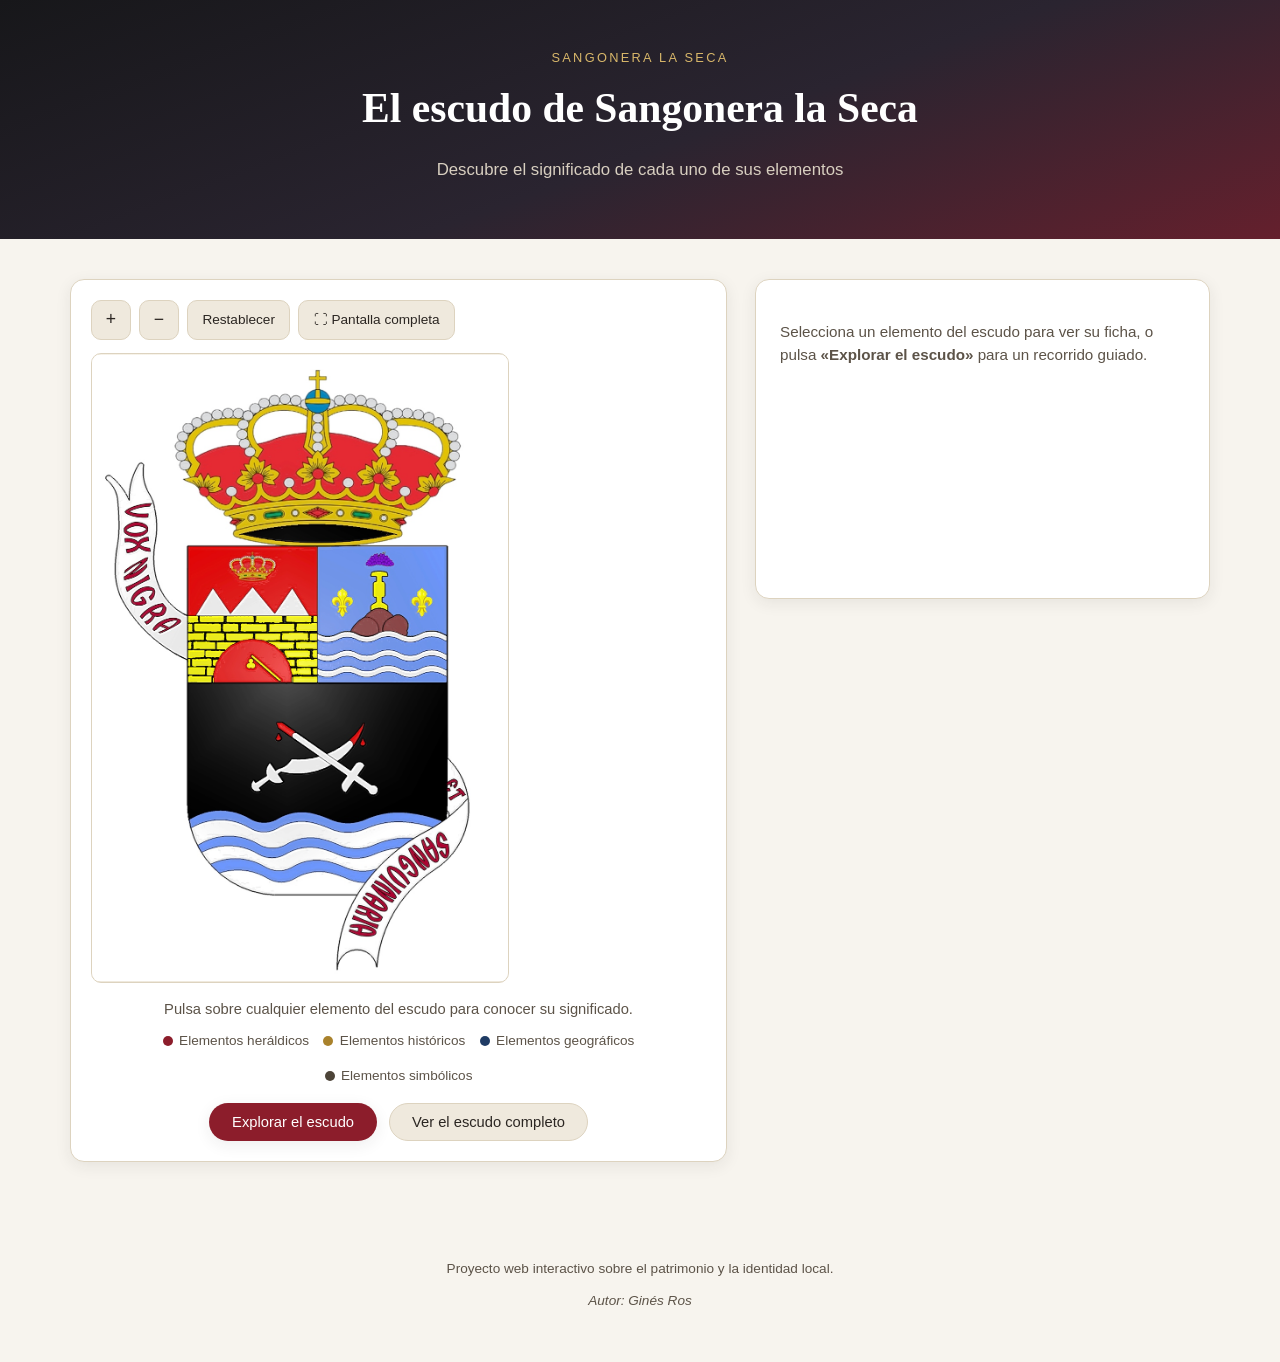
==== index.html @ ccae5cd8 "Primera versión: guía interactiva del escudo de Sangonera la Seca Web educativa en HTML/CSS/JS puro," ====
<!DOCTYPE html>
<html lang="es">
<head>
<meta charset="UTF-8">
<meta name="viewport" content="width=device-width, initial-scale=1.0">
<title>El escudo de Sangonera la Seca | Guía interactiva del patrimonio</title>
<meta name="description" content="Descubre el significado de cada elemento del escudo heráldico de Sangonera la Seca (Murcia): sus cuarteles, símbolos, historia y heráldica, de forma visual e interactiva.">

<!-- Open Graph básico -->
<meta property="og:title" content="El escudo de Sangonera la Seca">
<meta property="og:description" content="Guía interactiva para descubrir el significado de cada elemento del escudo de Sangonera la Seca.">
<meta property="og:type" content="website">
<meta property="og:image" content="assets/Escudo_Sangonera_La_Seca.jpg">

<!-- Datos estructurados básicos -->
<script type="application/ld+json">
{
  "@context": "https://schema.org",
  "@type": "WebPage",
  "name": "El escudo de Sangonera la Seca",
  "description": "Guía interactiva sobre el significado del escudo heráldico de Sangonera la Seca, pedanía de Murcia.",
  "about": {
    "@type": "Place",
    "name": "Sangonera la Seca"
  }
}
</script>

<link rel="stylesheet" href="css/styles.css">
</head>
<body>

<a class="skip-link" href="#contenido-principal">Saltar al contenido principal</a>

<!-- =====================================================
     CABECERA
     Los textos se generan desde js/app.js (CONFIGURACIÓN DEL PROYECTO)
     ===================================================== -->
<header class="cabecera">
  <div class="cabecera__contenido">
    <p class="cabecera__eyebrow" id="nombre-pedania">Sangonera la Seca</p>
    <h1 class="cabecera__titulo" id="titulo-proyecto">El escudo de Sangonera la Seca</h1>
    <p class="cabecera__subtitulo" id="subtitulo-proyecto">Descubre el significado de cada uno de sus elementos</p>
  </div>
</header>

<main id="contenido-principal">

  <!-- =====================================================
       SECCIÓN PRINCIPAL: ESCUDO INTERACTIVO + PANEL INFO
       ===================================================== -->
  <section class="seccion-escudo" aria-label="Escudo interactivo">

    <div class="panel-escudo">

      <div class="controles-escudo" role="toolbar" aria-label="Controles del escudo">
        <button type="button" class="btn-icono" id="btn-zoom-in" aria-label="Ampliar escudo" title="Ampliar">+</button>
        <button type="button" class="btn-icono" id="btn-zoom-out" aria-label="Reducir escudo" title="Reducir">−</button>
        <button type="button" class="btn-icono btn-icono--texto" id="btn-zoom-reset" aria-label="Restablecer zoom" title="Restablecer">Restablecer</button>
        <button type="button" class="btn-icono btn-icono--texto" id="btn-fullscreen" aria-label="Ver escudo a pantalla completa" title="Pantalla completa">⛶ Pantalla completa</button>
      </div>

      <div class="escudo-viewport" id="escudo-viewport">
        <div class="escudo-lienzo" id="escudo-lienzo">
          <img
            src="assets/Escudo_Sangonera_La_Seca.jpg"
            alt="Escudo heráldico de Sangonera la Seca: cuartel superior izquierdo en rojo con tres montañas blancas de sal, corona y muralla dorada; cuartel superior derecho en azul con una roca, un roque dorado, racimo de moras y flores de lis sobre ondas; campo negro central con dos espadas cruzadas ensangrentadas; ondas azules y blancas en la parte inferior; timbrado con corona real y cintas con el lema Vox Nigra et Sanguinaria."
            id="imagen-escudo"
          >
          <!-- Capa SVG interactiva transparente superpuesta a la imagen.
               El viewBox coincide con las dimensiones reales de la imagen (950x1433)
               para que las zonas se mantengan proporcionales en cualquier tamaño. -->
          <svg
            id="svg-escudo"
            class="svg-zonas"
            viewBox="0 0 950 1433"
            preserveAspectRatio="xMidYMid meet"
            role="group"
            aria-label="Zonas interactivas del escudo"
          >
            <!-- Las zonas <path>/<polygon> se generan también dinámicamente desde
                 app.js a partir de elementosEscudo, pero se dejan aquí de forma
                 estática y comentada para facilitar el ajuste manual de coordenadas. -->

            <!-- Coordenadas obtenidas mediante análisis de color de la imagen real
                 (segmentación por color + trazado de contorno), no estimadas a ojo,
                 para que cada zona coincida rigurosamente con la forma del dibujo.
                 Ajustar puntos del polygon si se sustituye la imagen del escudo. -->

            <!-- ZONA INTERACTIVA - CORONA -->
            <polygon data-id="corona" points="190,202 194,183 202,175 210,158 222,156 234,143 246,144 250,136 258,130 270,133 282,124 298,128 306,121 314,121 322,127 334,121 346,129 354,126 362,113 378,111 386,99 394,98 402,102 414,91 422,92 426,96 434,90 442,89 450,92 454,98 466,91 474,94 478,100 486,99 494,86 498,48 506,48 510,34 518,34 522,48 534,48 538,88 550,102 554,96 562,92 574,95 590,89 598,91 602,98 606,93 614,91 626,99 638,98 646,101 654,111 666,113 674,126 682,128 694,121 706,125 722,121 734,128 746,124 758,133 766,130 778,133 782,144 794,142 802,147 806,156 818,157 822,161 826,174 834,179 842,209 844,439 150,439"></polygon>

            <!-- ZONA INTERACTIVA - CARTELA SUPERIOR (VOX NIGRA) -->
            <polygon data-id="cartela-superior" points="112,248 130,317 143,400 157,483 173,567 197,630 218,600 180,615 77,600 65,533 52,450 38,367 32,277 82,332"></polygon>

            <!-- ZONA INTERACTIVA - CARTELA INFERIOR (ET SANGUINARIA) -->
            <polygon data-id="cartela-inferior" points="833,903 860,1100 883,1167 900,1233 910,1300 913,1367 647,1393 597,1367 555,1393 570,1367 607,1317 650,1260 693,1207 733,1150 767,1100 797,1060 813,917"></polygon>

            <!-- ZONA INTERACTIVA - PRIMER CUARTEL (completo) -->
            <polygon data-id="primer-cuartel" points="220,439 513,439 513,749 220,749"></polygon>

            <!-- ZONA INTERACTIVA - CORONA PEQUEÑA DEL PRIMER CUARTEL -->
            <polygon data-id="corona-pequena" points="310,478 323,459 331,470 367,451 373,470 386,459 399,478 399,511 322,511"></polygon>

            <!-- ZONA INTERACTIVA - MONTAÑAS -->
            <polygon data-id="montanas" points="241,591 274,538 277,538 316,593 367,534 415,592 418,592 457,536 493,594 509,597 223,597"></polygon>

            <!-- ZONA INTERACTIVA - MURALLA / CONSTRUCCIÓN DE PIEDRA -->
            <polygon data-id="muralla" points="220,597 513,597 513,749 220,749"></polygon>

            <!-- ZONA INTERACTIVA - ELEMENTO ROJO INFERIOR DEL PRIMER CUARTEL -->
            <polygon data-id="elemento-rojo" points="360,649 395,653 418,664 433,678 451,706 457,730 455,746 430,746 421,734 365,685 363,694 356,699 358,705 352,711 359,717 367,717 372,712 368,698 372,698 426,746 278,746 277,723 283,702 296,681 316,663 331,656 337,657 338,653 360,649"></polygon>

            <!-- ZONA INTERACTIVA - SEGUNDO CUARTEL (completo) -->
            <polygon data-id="segundo-cuartel" points="516,439 808,439 808,749 516,749"></polygon>

            <!-- ZONA INTERACTIVA - ELEMENTO CENTRAL DEL SEGUNDO CUARTEL (roca + roque + moras) -->
            <polygon data-id="elemento-central-2" points="606,613 625,475 636,461 638,459 645,455 665,451 670,452 685,470 689,476 717,604 717,656 615,656 609,654 607,653 606,637"></polygon>

            <!-- ZONA INTERACTIVA - FLORES DE LIS (dos formas, mismo data-id) -->
            <polygon data-id="flores-lis" points="548,559 550,556 562,541 563,540 570,534 572,534 577,538 581,542 593,557 595,560 600,625 600,631 598,630 561,588 548,566"></polygon>
            <polygon data-id="flores-lis" points="730,559 732,556 742,543 747,538 752,534 754,534 759,538 763,542 775,557 776,560 776,565 775,568 763,588 755,597 753,598 752,598 750,596 743,588 730,567"></polygon>

            <!-- ZONA INTERACTIVA - ONDAS DE AGUA DEL SEGUNDO CUARTEL -->
            <polygon data-id="ondas-cuartel2" points="516,629 808,629 808,747 516,747"></polygon>

            <!-- ZONA INTERACTIVA - CAMPO NEGRO CENTRAL -->
            <polygon data-id="campo-negro" points="217,749 849,749 849,1149 217,1149"></polygon>

            <!-- ZONA INTERACTIVA - ARMAS CRUZADAS -->
            <polygon data-id="armas-cruzadas" points="459,864 469,864 536,911 562,898 584,881 593,882 596,886 596,897 563,930 590,949 602,932 617,931 622,936 622,942 609,962 640,984 649,985 653,990 651,1003 645,1007 633,1005 625,994 599,976 582,1000 576,1001 569,993 568,981 580,963 546,939 520,951 496,957 448,958 431,955 426,959 436,973 435,979 415,980 404,974 383,991 385,998 372,999 366,996 363,991 364,976 366,973 375,976 397,962 397,946 404,933 408,933 419,949 439,940 454,924 485,924 514,918 458,878 456,867 459,864"></polygon>

            <!-- ZONA INTERACTIVA - GOTAS DE SANGRE (punta ensangrentada + gota, dos formas, mismo data-id) -->
            <polygon data-id="gotas-sangre" points="421,877 422,843 423,842 433,842 435,843 438,845 451,854 458,859 461,862 461,863 455,872 428,880 424,881 422,880"></polygon>
            <polygon data-id="gotas-sangre" points="590,879 617,848 619,848 622,887 622,891 619,893 597,891 596,890 590,881"></polygon>

            <!-- ZONA INTERACTIVA - ONDAS INFERIORES -->
            <polygon data-id="ondas-inferiores" points="217,1149 257,1150 264,1158 271,1166 278,1174 287,1182 295,1190 306,1198 318,1206 332,1214 350,1222 376,1230 450,1255 549,1268 648,1255 722,1230 729,1222 737,1214 745,1206 755,1198 765,1190 776,1182 787,1174 798,1166 807,1158 815,1150 849,1149"></polygon>

          </svg>
        </div>
      </div>

      <p class="leyenda-instruccion">Pulsa sobre cualquier elemento del escudo para conocer su significado.</p>

      <ul class="leyenda-categorias" id="leyenda-categorias" aria-label="Categorías de elementos"></ul>

      <div class="acciones-escudo">
        <button type="button" class="btn btn--primario" id="btn-explorar">Explorar el escudo</button>
        <button type="button" class="btn btn--secundario" id="btn-ver-todo">Ver el escudo completo</button>
      </div>
    </div>

    <!-- =====================================================
         PANEL DE INFORMACIÓN
         ===================================================== -->
    <aside class="panel-info" id="panel-info" aria-live="polite">
      <div class="panel-info__vacio" id="panel-info-vacio">
        <p>Selecciona un elemento del escudo para ver su ficha, o pulsa <strong>«Explorar el escudo»</strong> para un recorrido guiado.</p>
      </div>

      <div class="panel-info__contenido" id="panel-info-contenido" hidden>
        <span class="panel-info__categoria" id="info-categoria"></span>
        <h2 class="panel-info__titulo" id="info-titulo"></h2>
        <p class="panel-info__nombre" id="info-nombre"></p>

        <div class="panel-info__bloque">
          <h3>Descripción visual</h3>
          <p id="info-descripcion"></p>
        </div>

        <div class="panel-info__bloque">
          <h3>Significado heráldico</h3>
          <p id="info-significado"></p>
        </div>

        <div class="panel-info__bloque">
          <h3>Historia</h3>
          <p id="info-historia"></p>
        </div>

        <div class="panel-info__bloque panel-info__fuente">
          <h3>Fuente</h3>
          <p id="info-fuente"></p>
        </div>

        <div class="panel-info__navegacion" id="panel-info-navegacion" hidden>
          <button type="button" class="btn btn--texto" id="btn-anterior">← Anterior</button>
          <span class="panel-info__paso" id="info-paso"></span>
          <button type="button" class="btn btn--texto" id="btn-siguiente">Siguiente →</button>
        </div>

        <div class="panel-info__acciones">
          <button type="button" class="btn btn--secundario" id="btn-ver-todo-panel">Ver todo el escudo</button>
          <button type="button" class="btn btn--cerrar" id="btn-cerrar">Cerrar</button>
        </div>
      </div>
    </aside>
  </section>

  <!-- =====================================================
       SECCIÓN: EL ESCUDO COMPLETO
       ===================================================== -->
  <section class="seccion-completa" id="seccion-completa" hidden>
    <h2>El escudo completo</h2>
    <div class="explicacion-general" id="explicacion-general"></div>
    <h3>Todas las partes del escudo</h3>
    <div class="tarjetas-elementos" id="tarjetas-elementos"></div>
  </section>

</main>

<!-- =====================================================
     PIE DE PÁGINA
     ===================================================== -->
<footer class="pie">
  <p>Proyecto web interactivo sobre el patrimonio y la identidad local.</p>
  <p class="pie__autor" id="pie-autor"></p>
</footer>

<!-- Protección disuasoria contra copia/inspección casual (ver comentario en el propio archivo). -->
<script src="js/proteccion.js"></script>
<script src="js/app.js"></script>
</body>
</html>
---- css/styles.css ----
/* =====================================================
   ESCUDO INTERACTIVO DE SANGONERA LA SECA
   Hoja de estilos
   Paleta inspirada en heráldica: gules (rojo), azur (azul),
   sable (negro), oro y plata, sobre una base neutra de
   pergamino/piedra para transmitir patrimonio con
   acabado moderno.
   ===================================================== */

:root {
  --color-fondo: #f7f4ee;
  --color-fondo-alterna: #efe9dd;
  --color-texto: #2b2622;
  --color-texto-suave: #5c5348;
  --color-oro: #a9822c;
  --color-oro-suave: #d8b76a;
  --color-gules: #8c1d2b;
  --color-azur: #1f3b64;
  --color-sable: #17171a;
  --color-borde: #ddd3bf;
  --color-superficie: #ffffff;
  --sombra-suave: 0 4px 16px rgba(43, 38, 34, 0.08);
  --sombra-media: 0 10px 30px rgba(43, 38, 34, 0.14);
  --radio: 14px;
  --fuente-titulos: Georgia, 'Times New Roman', serif;
  --fuente-texto: -apple-system, BlinkMacSystemFont, 'Segoe UI', Roboto, sans-serif;
}

* {
  box-sizing: border-box;
}

html {
  scroll-behavior: smooth;
}

body {
  margin: 0;
  background: var(--color-fondo);
  color: var(--color-texto);
  font-family: var(--fuente-texto);
  line-height: 1.55;
}

/* Disuasorio de copia de texto (ver js/proteccion.js). No afecta a
   lectores de pantalla ni a la navegación por teclado. */
body {
  -webkit-user-select: none;
  -moz-user-select: none;
  -ms-user-select: none;
  user-select: none;
}

h1, h2, h3 {
  font-family: var(--fuente-titulos);
  color: var(--color-texto);
  margin: 0 0 0.4em;
}

p {
  margin: 0 0 0.8em;
}

.skip-link {
  position: absolute;
  left: -9999px;
  top: 0;
  background: var(--color-sable);
  color: #fff;
  padding: 0.75em 1.2em;
  z-index: 1000;
  border-radius: 0 0 8px 0;
}
.skip-link:focus {
  left: 0;
}

/* Foco visible accesible en toda la aplicación */
a:focus-visible,
button:focus-visible,
[tabindex]:focus-visible {
  outline: 3px solid var(--color-oro);
  outline-offset: 2px;
}

/* =====================================================
   CABECERA
   ===================================================== */
.cabecera {
  background: linear-gradient(160deg, var(--color-sable) 0%, #2a2430 55%, var(--color-gules) 130%);
  color: #f6efe0;
  padding: 3rem 1.5rem 3.5rem;
  text-align: center;
}

.cabecera__contenido {
  max-width: 780px;
  margin: 0 auto;
}

.cabecera__eyebrow {
  text-transform: uppercase;
  letter-spacing: 0.18em;
  font-size: 0.8rem;
  color: var(--color-oro-suave);
  margin-bottom: 0.6em;
}

.cabecera__titulo {
  font-size: clamp(1.7rem, 4vw, 2.6rem);
  color: #fff;
}

.cabecera__subtitulo {
  font-size: 1.05rem;
  color: #d8cfc0;
  margin: 0;
}

/* =====================================================
   LAYOUT PRINCIPAL: ESCUDO + PANEL
   ===================================================== */
main {
  max-width: 1180px;
  margin: 0 auto;
  padding: 2.5rem 1.25rem 4rem;
}

.seccion-escudo {
  display: grid;
  grid-template-columns: minmax(0, 1.3fr) minmax(280px, 0.9fr);
  gap: 1.75rem;
  align-items: start;
}

.panel-escudo {
  background: var(--color-superficie);
  border: 1px solid var(--color-borde);
  border-radius: var(--radio);
  padding: 1.25rem;
  box-shadow: var(--sombra-suave);
}

.controles-escudo {
  display: flex;
  flex-wrap: wrap;
  gap: 0.5rem;
  margin-bottom: 0.85rem;
}

.btn-icono {
  border: 1px solid var(--color-borde);
  background: var(--color-fondo-alterna);
  color: var(--color-texto);
  border-radius: 10px;
  width: 40px;
  height: 40px;
  font-size: 1.1rem;
  cursor: pointer;
  display: inline-flex;
  align-items: center;
  justify-content: center;
  transition: background 0.15s ease, transform 0.15s ease;
}

.btn-icono--texto {
  width: auto;
  padding: 0 0.9rem;
  font-size: 0.85rem;
  gap: 0.4rem;
}

.btn-icono:hover {
  background: var(--color-oro-suave);
  color: #2b2622;
}

.btn-icono:active {
  transform: scale(0.96);
}

/* =====================================================
   VIEWPORT DEL ESCUDO (zoom + arrastre)
   ===================================================== */
.escudo-viewport {
  position: relative;
  overflow: hidden;
  border-radius: 10px;
  background: radial-gradient(circle at 50% 20%, #fbf8f1 0%, var(--color-fondo-alterna) 100%);
  border: 1px solid var(--color-borde);
  aspect-ratio: 950 / 1433;
  max-height: 70vh;
  touch-action: none;
  cursor: grab;
}

.escudo-viewport.arrastrando {
  cursor: grabbing;
}

.escudo-lienzo {
  position: absolute;
  inset: 0;
  transform-origin: center center;
  transition: transform 0.25s ease;
  will-change: transform;
}

.escudo-lienzo.sin-transicion {
  transition: none;
}

#imagen-escudo {
  display: block;
  width: 100%;
  height: 100%;
  object-fit: contain;
  user-select: none;
  -webkit-user-drag: none;
  pointer-events: none;
}

.svg-zonas {
  position: absolute;
  inset: 0;
  width: 100%;
  height: 100%;
}

.svg-zonas polygon,
.svg-zonas path,
.svg-zonas circle,
.svg-zonas rect {
  fill: rgba(255, 255, 255, 0);
  stroke: transparent;
  stroke-width: 3;
  cursor: pointer;
  transition: fill 0.2s ease, stroke 0.2s ease, opacity 0.2s ease;
  pointer-events: all;
}

/* Ni al pasar el ratón ni al seleccionar se dibuja ninguna marca, relleno
   de color o contorno sobre el escudo: la única señal es la etiqueta de
   texto flotante (.tooltip-zona), que solo aparece mientras el ratón está
   encima y desaparece en cuanto se retira, sea cual sea la zona
   seleccionada. Se anula también el anillo de foco (:focus-visible) del
   navegador sobre las zonas del SVG por el mismo motivo. */
.svg-zonas [data-id]:hover,
.svg-zonas [data-id].zona-hover,
.svg-zonas [data-id].zona-seleccionada,
.svg-zonas [data-id]:focus,
.svg-zonas [data-id]:focus-visible {
  fill: rgba(255, 255, 255, 0);
  stroke: transparent;
  outline: none;
}

/* Tooltip flotante que sigue al puntero (hover) */
.tooltip-zona {
  position: absolute;
  pointer-events: none;
  background: var(--color-sable);
  color: #fff;
  padding: 0.35rem 0.7rem;
  border-radius: 8px;
  font-size: 0.82rem;
  white-space: nowrap;
  transform: translate(-50%, -130%);
  opacity: 0;
  transition: opacity 0.15s ease;
  z-index: 20;
}

.tooltip-zona.visible {
  opacity: 1;
}

.leyenda-instruccion {
  text-align: center;
  color: var(--color-texto-suave);
  font-size: 0.92rem;
  margin: 0.9rem 0 0.6rem;
}

.leyenda-categorias {
  list-style: none;
  display: flex;
  flex-wrap: wrap;
  gap: 0.9rem;
  justify-content: center;
  padding: 0;
  margin: 0 0 1rem;
  font-size: 0.85rem;
  color: var(--color-texto-suave);
}

.leyenda-categorias li {
  display: flex;
  align-items: center;
  gap: 0.4rem;
}

.punto-categoria {
  width: 10px;
  height: 10px;
  border-radius: 50%;
  display: inline-block;
  flex-shrink: 0;
}

.acciones-escudo {
  display: flex;
  flex-wrap: wrap;
  gap: 0.7rem;
  justify-content: center;
}

/* =====================================================
   BOTONES
   ===================================================== */
.btn {
  border-radius: 999px;
  border: 1px solid transparent;
  padding: 0.65rem 1.4rem;
  font-size: 0.92rem;
  cursor: pointer;
  transition: transform 0.15s ease, background 0.15s ease, box-shadow 0.15s ease;
  font-family: var(--fuente-texto);
}

.btn:active {
  transform: scale(0.97);
}

.btn--primario {
  background: var(--color-gules);
  color: #fff;
  box-shadow: var(--sombra-suave);
}
.btn--primario:hover { background: #71161f; }

.btn--secundario {
  background: var(--color-fondo-alterna);
  color: var(--color-texto);
  border-color: var(--color-borde);
}
.btn--secundario:hover { background: var(--color-oro-suave); }

.btn--texto {
  background: none;
  color: var(--color-azur);
  padding: 0.5rem 0.6rem;
}
.btn--texto:hover { text-decoration: underline; }

.btn--cerrar {
  background: none;
  border-color: var(--color-borde);
  color: var(--color-texto-suave);
}
.btn--cerrar:hover { background: var(--color-fondo-alterna); }

/* =====================================================
   PANEL DE INFORMACIÓN
   ===================================================== */
.panel-info {
  background: var(--color-superficie);
  border: 1px solid var(--color-borde);
  border-radius: var(--radio);
  padding: 1.5rem;
  box-shadow: var(--sombra-suave);
  min-height: 320px;
  position: sticky;
  top: 1.5rem;
}

.panel-info__vacio {
  color: var(--color-texto-suave);
  font-size: 0.95rem;
  padding: 1rem 0;
}

.panel-info__contenido {
  animation: fade-in 0.35s ease;
}

@keyframes fade-in {
  from { opacity: 0; transform: translateY(6px); }
  to { opacity: 1; transform: translateY(0); }
}

.panel-info__categoria {
  display: inline-block;
  font-size: 0.72rem;
  text-transform: uppercase;
  letter-spacing: 0.08em;
  color: var(--color-oro);
  background: rgba(169, 130, 44, 0.12);
  padding: 0.25rem 0.6rem;
  border-radius: 999px;
  margin-bottom: 0.6rem;
}

.panel-info__titulo {
  font-size: 1.4rem;
}

.panel-info__nombre {
  color: var(--color-texto-suave);
  font-style: italic;
  margin-top: -0.3rem;
}

.panel-info__bloque {
  margin-top: 1.1rem;
  padding-top: 1.1rem;
  border-top: 1px solid var(--color-borde);
}

.panel-info__bloque h3 {
  font-size: 0.9rem;
  text-transform: uppercase;
  letter-spacing: 0.04em;
  color: var(--color-azur);
  font-family: var(--fuente-texto);
  font-weight: 700;
}

.panel-info__fuente p {
  font-size: 0.85rem;
  color: var(--color-texto-suave);
}

.panel-info__navegacion {
  display: flex;
  align-items: center;
  justify-content: space-between;
  margin-top: 1.2rem;
  padding-top: 1rem;
  border-top: 1px dashed var(--color-borde);
  font-size: 0.85rem;
  color: var(--color-texto-suave);
}
.panel-info__navegacion[hidden] {
  display: none;
}

.panel-info__acciones {
  display: flex;
  justify-content: space-between;
  gap: 0.6rem;
  margin-top: 1.4rem;
}
.panel-info__acciones[hidden] {
  display: none;
}

/* =====================================================
   SECCIÓN "EL ESCUDO COMPLETO"
   ===================================================== */
.seccion-completa {
  margin-top: 3rem;
  padding-top: 2rem;
  border-top: 1px solid var(--color-borde);
}

.explicacion-general {
  background: var(--color-fondo-alterna);
  border-radius: var(--radio);
  padding: 1.5rem;
  margin-bottom: 1.75rem;
}

.explicacion-general p {
  margin-bottom: 0.7rem;
}

.tarjetas-elementos {
  display: grid;
  grid-template-columns: repeat(auto-fill, minmax(230px, 1fr));
  gap: 1rem;
}

.tarjeta-elemento {
  background: var(--color-superficie);
  border: 1px solid var(--color-borde);
  border-radius: 12px;
  padding: 1rem 1.1rem;
  cursor: pointer;
  transition: transform 0.15s ease, box-shadow 0.15s ease;
  text-align: left;
}

.tarjeta-elemento:hover {
  transform: translateY(-3px);
  box-shadow: var(--sombra-media);
}

.tarjeta-elemento h4 {
  margin: 0 0 0.3rem;
  font-family: var(--fuente-titulos);
  font-size: 1.05rem;
}

.tarjeta-elemento span {
  font-size: 0.72rem;
  text-transform: uppercase;
  color: var(--color-oro);
}

.tarjeta-elemento p {
  margin: 0.4rem 0 0;
  font-size: 0.88rem;
  color: var(--color-texto-suave);
}

/* =====================================================
   PIE DE PÁGINA
   ===================================================== */
.pie {
  text-align: center;
  padding: 2rem 1.25rem 2.5rem;
  color: var(--color-texto-suave);
  font-size: 0.85rem;
}

.pie__autor {
  margin-top: 0.2rem;
  font-style: italic;
}

/* =====================================================
   RESPONSIVE: MÓVIL Y TABLET
   ===================================================== */
@media (max-width: 900px) {
  .seccion-escudo {
    grid-template-columns: 1fr;
  }
  .panel-info {
    position: static;
  }
  .escudo-viewport {
    max-height: 60vh;
  }
}

@media (max-width: 480px) {
  .cabecera {
    padding: 2.2rem 1.1rem 2.6rem;
  }
  main {
    padding: 1.5rem 0.85rem 3rem;
  }
  .panel-escudo, .panel-info {
    padding: 1rem;
  }
  .acciones-escudo .btn {
    flex: 1 1 auto;
    text-align: center;
  }
}

/* Pantalla completa: aprovechar todo el espacio disponible */
.escudo-viewport:fullscreen,
.escudo-viewport:-webkit-full-screen {
  max-height: 100vh;
  aspect-ratio: auto;
  background: #111;
}

/* Reducir movimiento para usuarios que lo prefieran */
@media (prefers-reduced-motion: reduce) {
  * {
    animation-duration: 0.001ms !important;
    transition-duration: 0.001ms !important;
  }
}
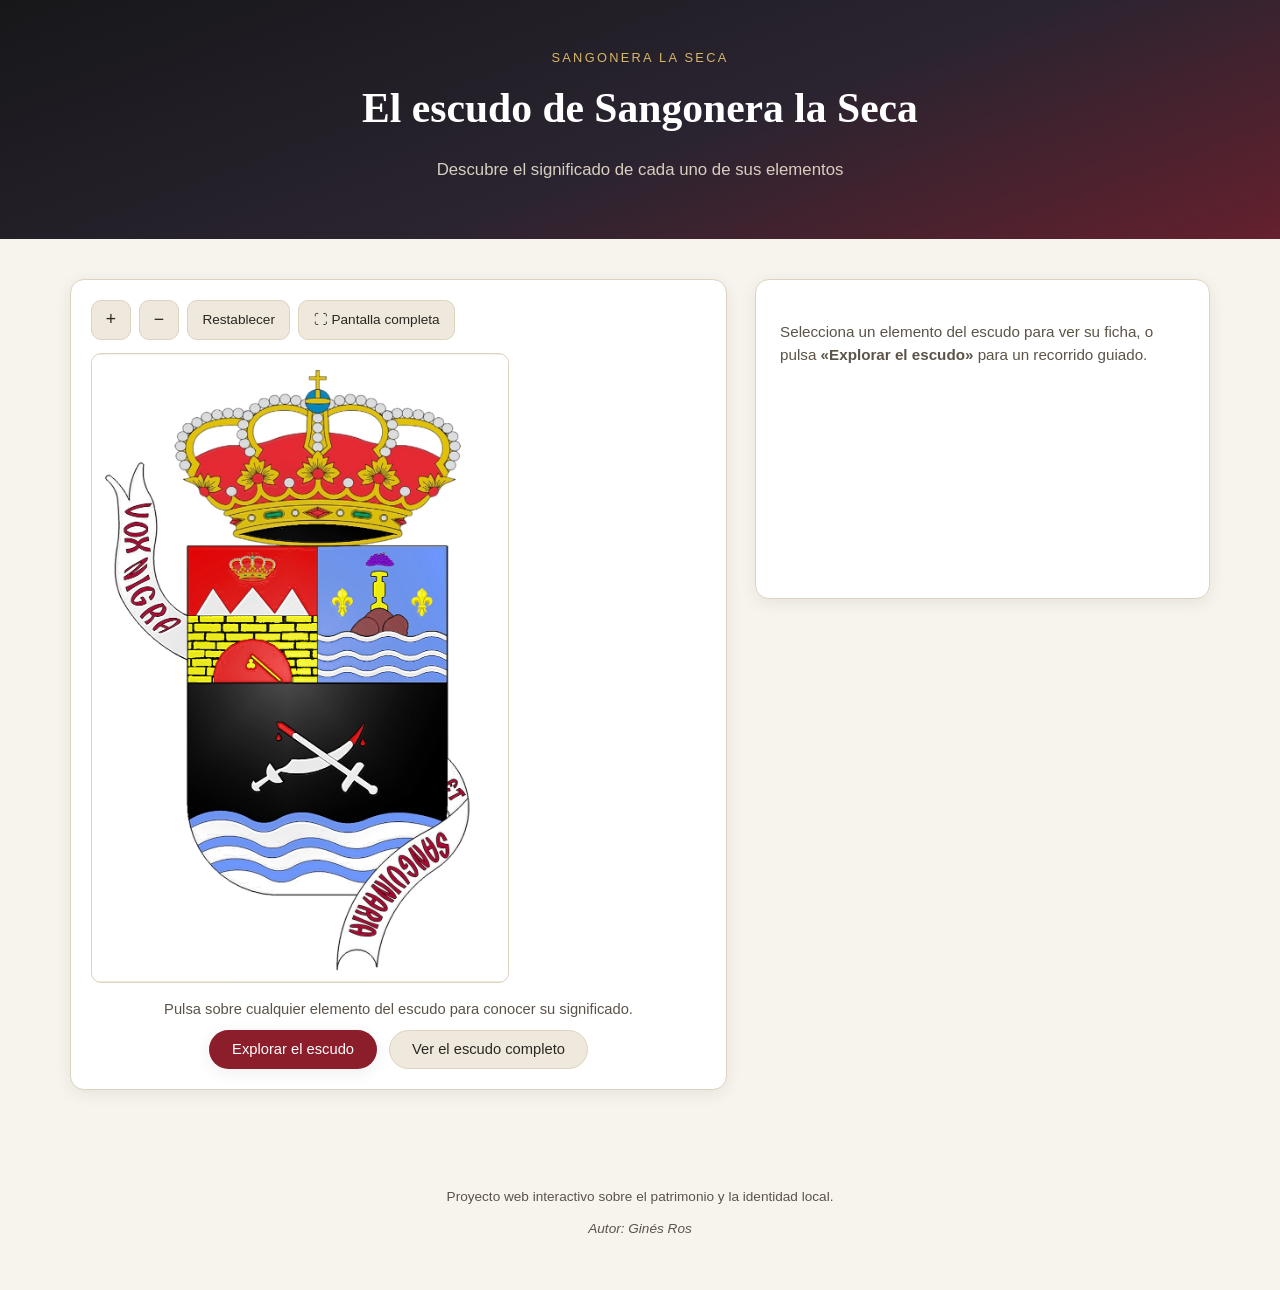
==== commit a58c8e16: "Añade multimedia y datos históricos ampliados; corrige zoom y quita leyenda - Sección multimedia (fo" ====
--- a/index.html
+++ b/index.html
@@ -143,8 +143,6 @@
 
       <p class="leyenda-instruccion">Pulsa sobre cualquier elemento del escudo para conocer su significado.</p>
 
-      <ul class="leyenda-categorias" id="leyenda-categorias" aria-label="Categorías de elementos"></ul>
-
       <div class="acciones-escudo">
         <button type="button" class="btn btn--primario" id="btn-explorar">Explorar el escudo</button>
         <button type="button" class="btn btn--secundario" id="btn-ver-todo">Ver el escudo completo</button>
@@ -177,6 +175,7 @@
         <div class="panel-info__bloque">
           <h3>Historia</h3>
           <p id="info-historia"></p>
+          <div class="panel-info__multimedia" id="info-multimedia" hidden></div>
         </div>
 
         <div class="panel-info__bloque panel-info__fuente">
--- a/css/styles.css
+++ b/css/styles.css
@@ -282,32 +282,6 @@
   margin: 0.9rem 0 0.6rem;
 }
 
-.leyenda-categorias {
-  list-style: none;
-  display: flex;
-  flex-wrap: wrap;
-  gap: 0.9rem;
-  justify-content: center;
-  padding: 0;
-  margin: 0 0 1rem;
-  font-size: 0.85rem;
-  color: var(--color-texto-suave);
-}
-
-.leyenda-categorias li {
-  display: flex;
-  align-items: center;
-  gap: 0.4rem;
-}
-
-.punto-categoria {
-  width: 10px;
-  height: 10px;
-  border-radius: 50%;
-  display: inline-block;
-  flex-shrink: 0;
-}
-
 .acciones-escudo {
   display: flex;
   flex-wrap: wrap;
@@ -431,6 +405,39 @@
   color: var(--color-texto-suave);
 }
 
+.panel-info__multimedia {
+  display: grid;
+  gap: 0.8rem;
+  margin-top: 0.9rem;
+}
+
+.panel-info__multimedia-item {
+  margin: 0;
+}
+
+.panel-info__multimedia-item img,
+.panel-info__multimedia-item video {
+  display: block;
+  width: 100%;
+  border-radius: 8px;
+  background: #000;
+}
+
+.panel-info__multimedia-item img {
+  cursor: zoom-in;
+}
+
+.panel-info__multimedia-item img:fullscreen {
+  object-fit: contain;
+  background: #000;
+}
+
+.panel-info__multimedia-item figcaption {
+  margin-top: 0.35rem;
+  font-size: 0.8rem;
+  color: var(--color-texto-suave);
+}
+
 .panel-info__navegacion {
   display: flex;
   align-items: center;
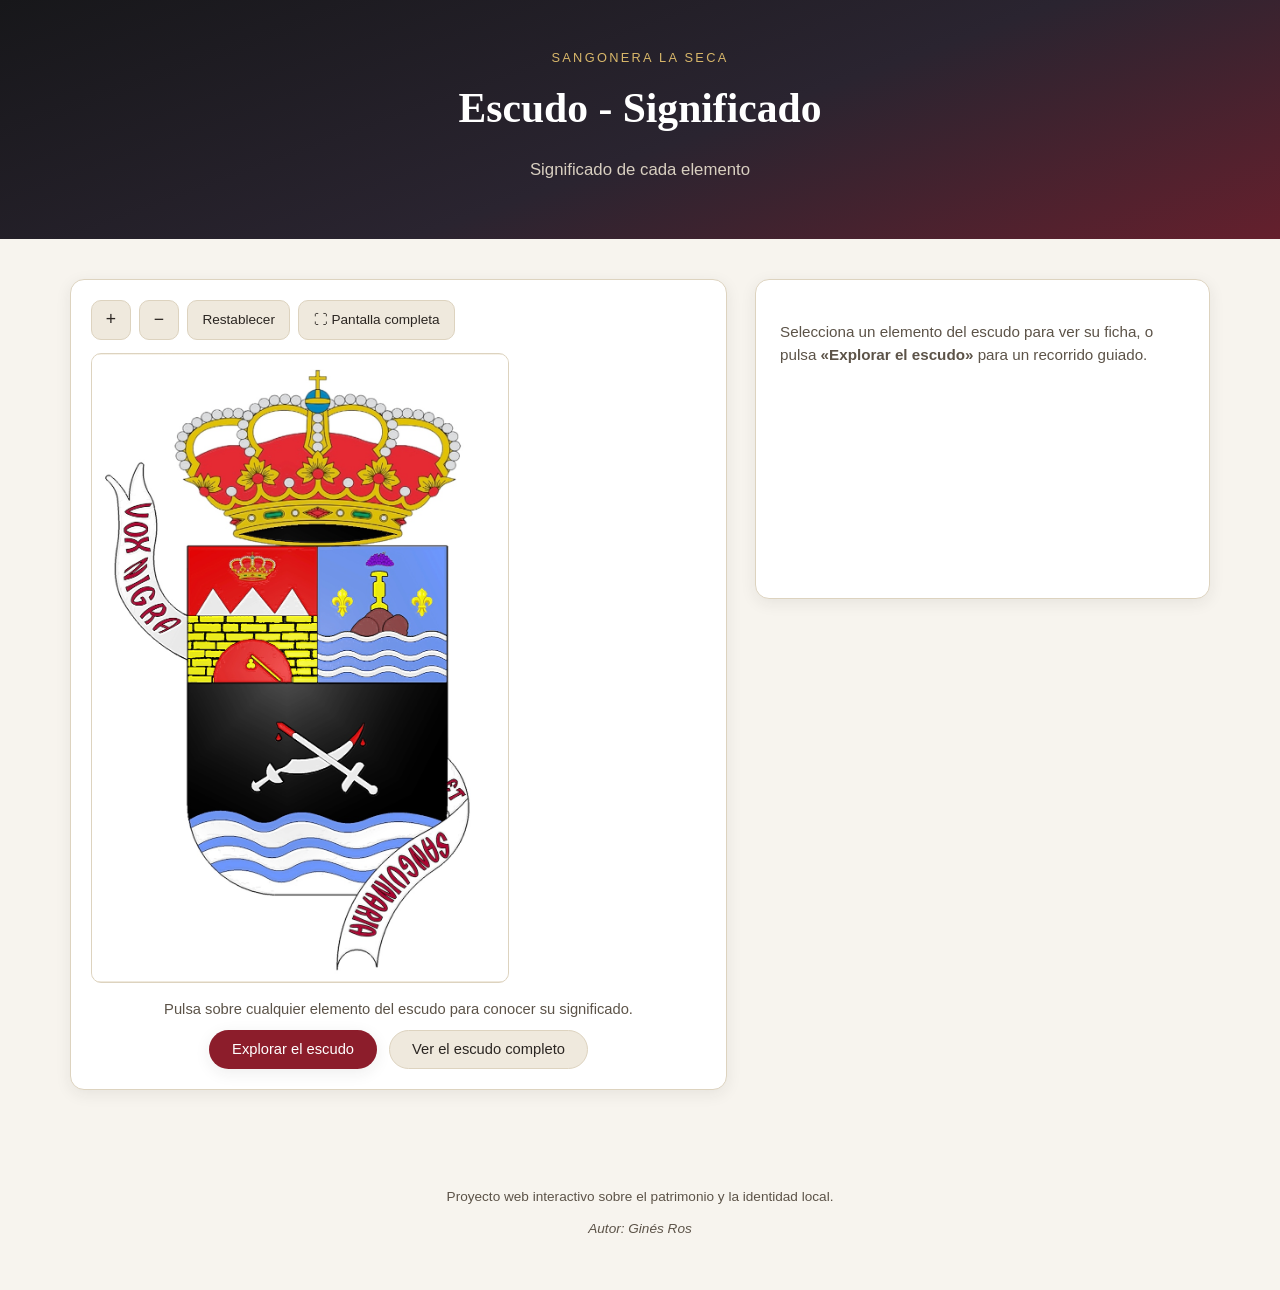
==== commit 89d85f9c: "Añade indicador de scroll junto al escudo en móvil Dos flechas fijas en el borde derecho de la panta" ====
--- a/index.html
+++ b/index.html
@@ -141,6 +141,11 @@
         </div>
       </div>
 
+      <div class="indicador-scroll" aria-hidden="true">
+        <span class="indicador-scroll__flecha">▲</span>
+        <span class="indicador-scroll__flecha">▼</span>
+      </div>
+
       <p class="leyenda-instruccion">Pulsa sobre cualquier elemento del escudo para conocer su significado.</p>
 
       <div class="acciones-escudo">
--- a/css/styles.css
+++ b/css/styles.css
@@ -191,11 +191,42 @@
   aspect-ratio: 950 / 1433;
   max-height: 70vh;
   touch-action: none;
+  overscroll-behavior: contain;
   cursor: grab;
 }
 
 .escudo-viewport.arrastrando {
   cursor: grabbing;
+}
+
+/* Pista visual: en móvil, el desplazamiento de la página no funciona
+   sobre el dibujo del escudo (esa zona está reservada al zoom/arrastre),
+   así que se indica con dos flechas fijas en el borde derecho, fuera del
+   escudo, que recuerdan por dónde sí se puede deslizar la pantalla. */
+.indicador-scroll {
+  display: none;
+}
+
+@media (max-width: 900px) and (pointer: coarse) {
+  .indicador-scroll {
+    display: flex;
+    flex-direction: column;
+    align-items: center;
+    gap: 0.6rem;
+    position: fixed;
+    right: 4px;
+    top: 50%;
+    transform: translateY(-50%);
+    z-index: 5;
+    pointer-events: none;
+    opacity: 0.55;
+  }
+
+  .indicador-scroll__flecha {
+    font-size: 0.8rem;
+    line-height: 1;
+    color: var(--color-texto-suave);
+  }
 }
 
 .escudo-lienzo {
@@ -223,6 +254,7 @@
 .svg-zonas {
   position: absolute;
   inset: 0;
+  touch-action: none;
   width: 100%;
   height: 100%;
 }
@@ -231,6 +263,7 @@
 .svg-zonas path,
 .svg-zonas circle,
 .svg-zonas rect {
+  touch-action: none;
   fill: rgba(255, 255, 255, 0);
   stroke: transparent;
   stroke-width: 3;
@@ -565,6 +598,23 @@
     flex: 1 1 auto;
     text-align: center;
   }
+  .controles-escudo {
+    gap: 0.3rem;
+  }
+  .btn-icono {
+    width: 30px;
+    height: 30px;
+    font-size: 0.95rem;
+    flex-shrink: 0;
+  }
+  .btn-icono--texto {
+    width: auto;
+    height: 30px;
+    flex-shrink: 0;
+    padding: 0 0.5rem;
+    font-size: 0.7rem;
+    white-space: nowrap;
+  }
 }
 
 /* Pantalla completa: aprovechar todo el espacio disponible */
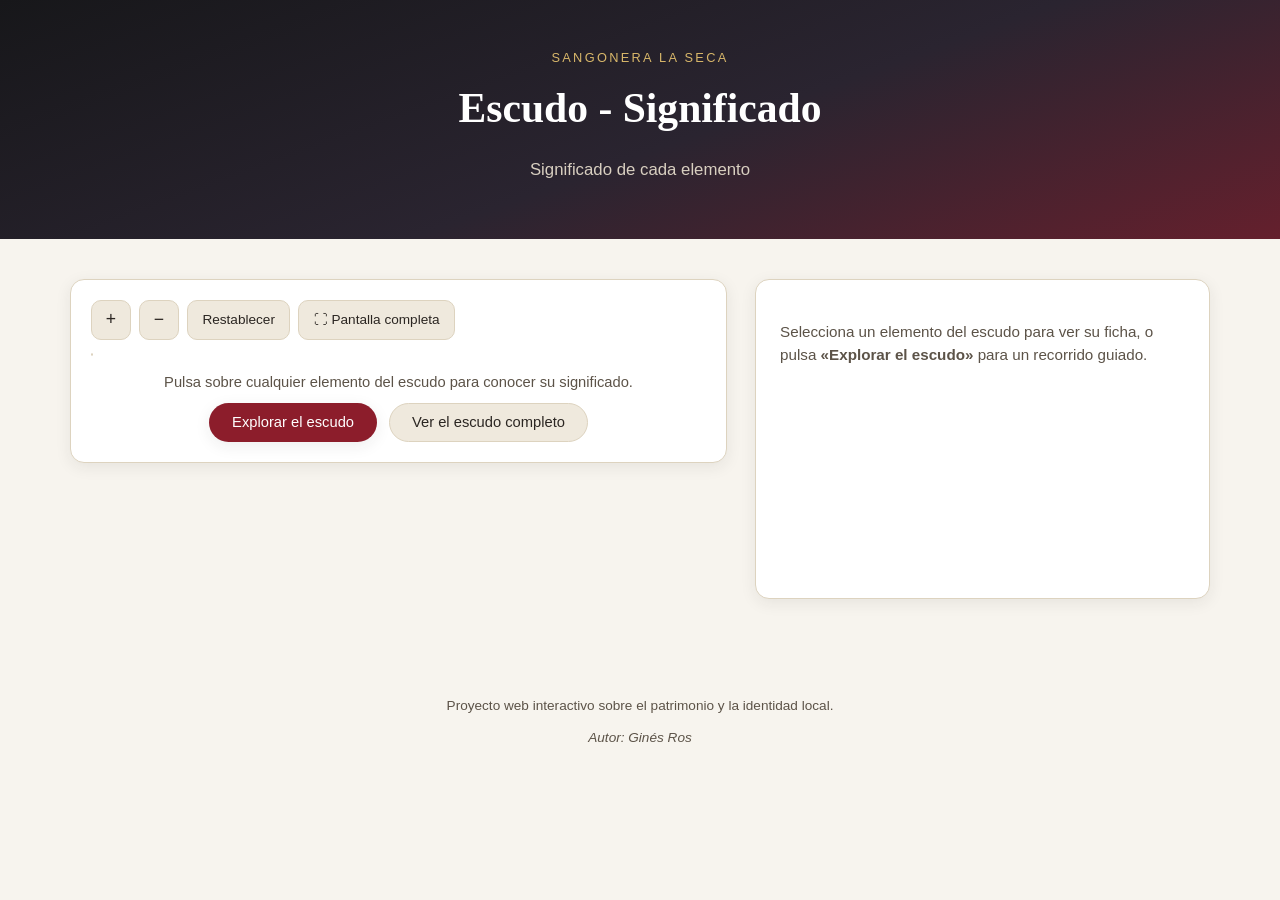
==== commit b8394ddd: "Agranda las flechas de scroll y las coloca junto al marco del escudo Antes estaban fijas en el borde" ====
--- a/index.html
+++ b/index.html
@@ -60,6 +60,7 @@
         <button type="button" class="btn-icono btn-icono--texto" id="btn-fullscreen" aria-label="Ver escudo a pantalla completa" title="Pantalla completa">⛶ Pantalla completa</button>
       </div>
 
+      <div class="escudo-viewport-fila">
       <div class="escudo-viewport" id="escudo-viewport">
         <div class="escudo-lienzo" id="escudo-lienzo">
           <img
@@ -141,9 +142,10 @@
         </div>
       </div>
 
-      <div class="indicador-scroll" aria-hidden="true">
-        <span class="indicador-scroll__flecha">▲</span>
-        <span class="indicador-scroll__flecha">▼</span>
+        <div class="indicador-scroll" aria-hidden="true">
+          <span class="indicador-scroll__flecha">▲</span>
+          <span class="indicador-scroll__flecha">▼</span>
+        </div>
       </div>
 
       <p class="leyenda-instruccion">Pulsa sobre cualquier elemento del escudo para conocer su significado.</p>
--- a/css/styles.css
+++ b/css/styles.css
@@ -200,30 +200,44 @@
 }
 
 /* Pista visual: en móvil, el desplazamiento de la página no funciona
-   sobre el dibujo del escudo (esa zona está reservada al zoom/arrastre),
-   así que se indica con dos flechas fijas en el borde derecho, fuera del
-   escudo, que recuerdan por dónde sí se puede deslizar la pantalla. */
+   sobre el dibujo del escudo (esa zona está reservada al zoom/arrastre).
+   La fila coloca las flechas justo al borde del marco del escudo,
+   centradas verticalmente con él, para recordar por dónde sí se puede
+   deslizar la pantalla. */
+.escudo-viewport-fila {
+  display: flex;
+  align-items: center;
+}
+
+.escudo-viewport-fila .escudo-viewport {
+  min-width: 0;
+}
+
 .indicador-scroll {
   display: none;
 }
 
 @media (max-width: 900px) and (pointer: coarse) {
+  .escudo-viewport-fila {
+    gap: 0.4rem;
+  }
+
+  .escudo-viewport-fila .escudo-viewport {
+    flex: 1 1 auto;
+  }
+
   .indicador-scroll {
     display: flex;
     flex-direction: column;
     align-items: center;
-    gap: 0.6rem;
-    position: fixed;
-    right: 4px;
-    top: 50%;
-    transform: translateY(-50%);
-    z-index: 5;
+    gap: 1rem;
+    flex-shrink: 0;
+    opacity: 0.6;
     pointer-events: none;
-    opacity: 0.55;
   }
 
   .indicador-scroll__flecha {
-    font-size: 0.8rem;
+    font-size: 2rem;
     line-height: 1;
     color: var(--color-texto-suave);
   }
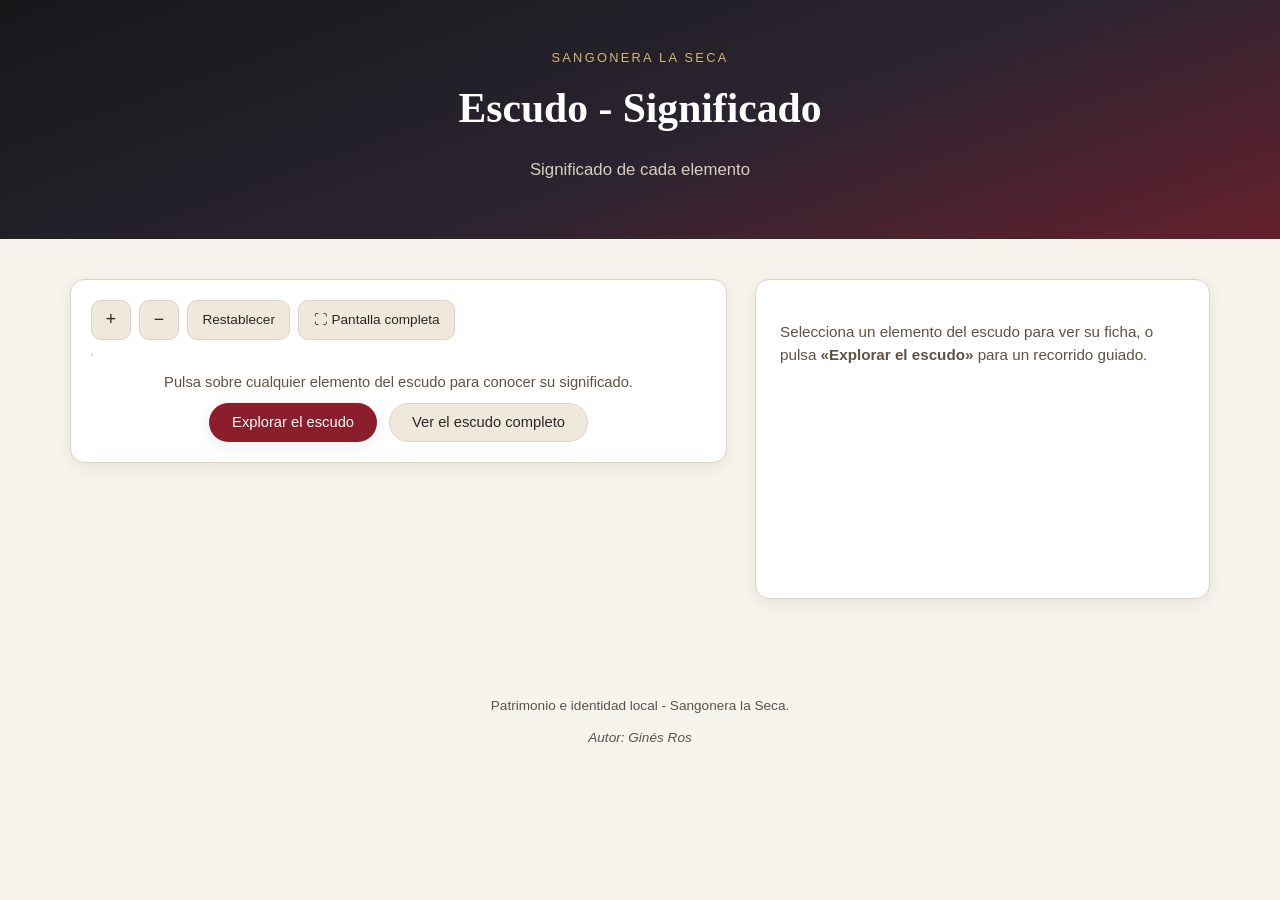
==== commit 9aa930a3: "Cambia el pie de página a «Patrimonio e identidad local - Sangonera la Seca»" ====
--- a/index.html
+++ b/index.html
@@ -143,8 +143,8 @@
       </div>
 
         <div class="indicador-scroll" aria-hidden="true">
-          <span class="indicador-scroll__flecha">▲</span>
-          <span class="indicador-scroll__flecha">▼</span>
+          <span class="indicador-scroll__flecha indicador-scroll__flecha--arriba"></span>
+          <span class="indicador-scroll__flecha indicador-scroll__flecha--abajo"></span>
         </div>
       </div>
 
@@ -220,7 +220,7 @@
      PIE DE PÁGINA
      ===================================================== -->
 <footer class="pie">
-  <p>Proyecto web interactivo sobre el patrimonio y la identidad local.</p>
+  <p>Patrimonio e identidad local - Sangonera la Seca.</p>
   <p class="pie__autor" id="pie-autor"></p>
 </footer>
 
--- a/css/styles.css
+++ b/css/styles.css
@@ -230,16 +230,27 @@
     display: flex;
     flex-direction: column;
     align-items: center;
-    gap: 1rem;
+    gap: 1.1rem;
     flex-shrink: 0;
-    opacity: 0.6;
+    opacity: 0.65;
     pointer-events: none;
   }
 
+  /* Triángulos dibujados con bordes en vez de un glifo de texto: tamaño
+     fijo en píxeles, no depende de cómo cada móvil renderice la fuente. */
   .indicador-scroll__flecha {
-    font-size: 2rem;
-    line-height: 1;
-    color: var(--color-texto-suave);
+    width: 0;
+    height: 0;
+    border-left: 16px solid transparent;
+    border-right: 16px solid transparent;
+  }
+
+  .indicador-scroll__flecha--arriba {
+    border-bottom: 22px solid var(--color-texto-suave);
+  }
+
+  .indicador-scroll__flecha--abajo {
+    border-top: 22px solid var(--color-texto-suave);
   }
 }
 
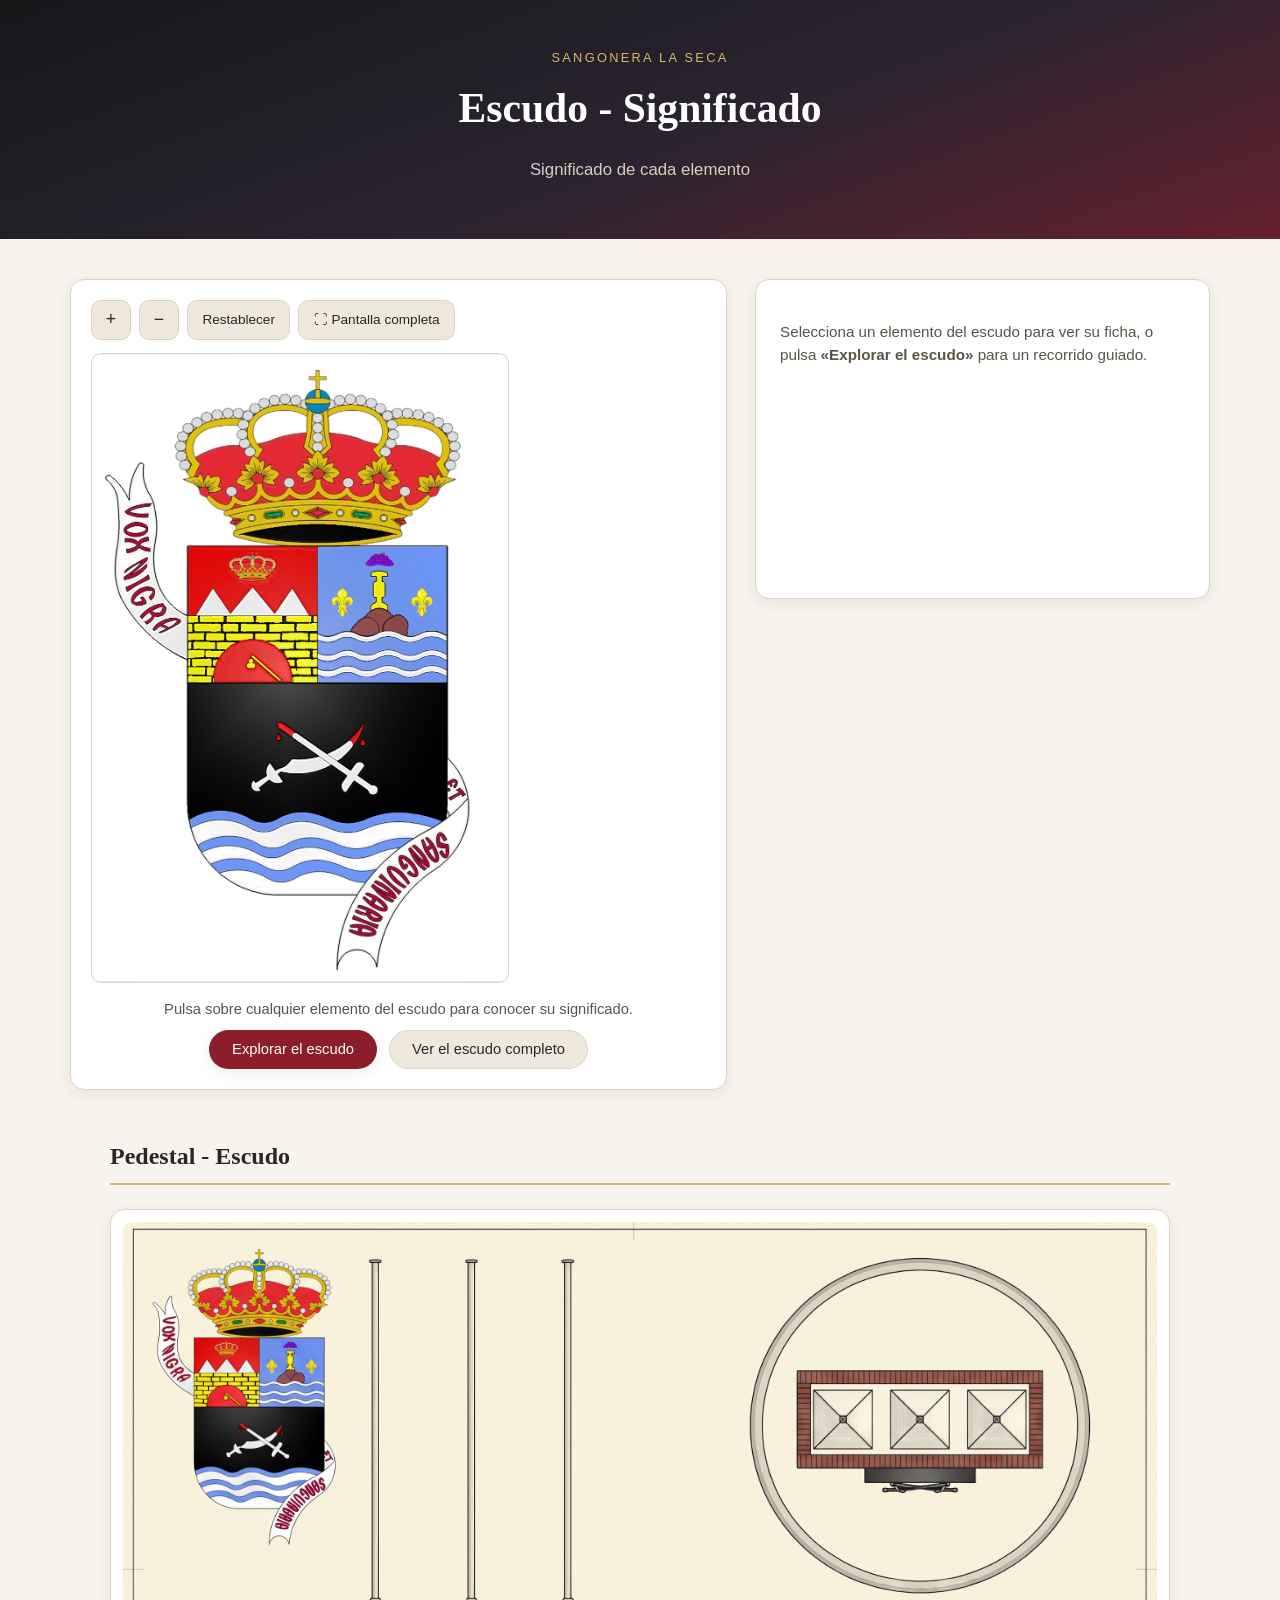
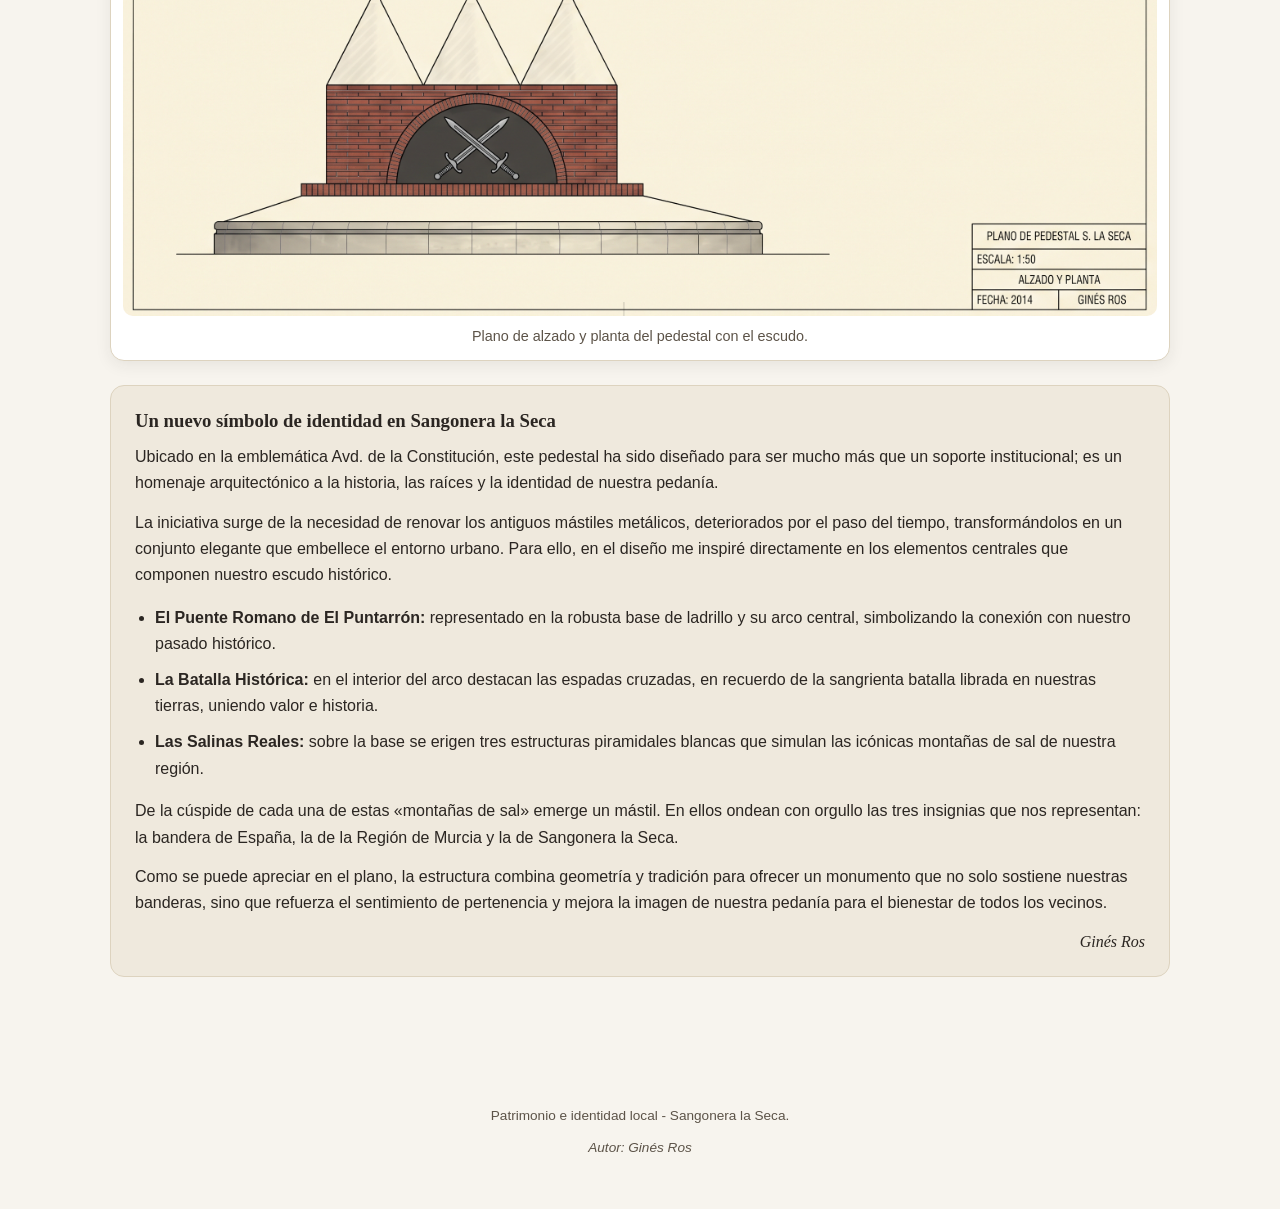
==== commit 6f6ea6f6: "Añade sección «Pedestal - Escudo» con plano y explicación Co-Authored-By: Claude Sonnet 5.5 <noreply" ====
--- a/index.html
+++ b/index.html
@@ -214,6 +214,38 @@
     <div class="tarjetas-elementos" id="tarjetas-elementos"></div>
   </section>
 
+  <!-- =====================================================
+       SECCIÓN: PEDESTAL - ESCUDO
+       Imagen del plano (alzado y planta) y espacio para la explicación.
+       Para escribir la explicación, edita el contenido de #pedestal-explicacion.
+       ===================================================== -->
+  <section class="seccion-pedestal" id="pedestal-escudo" aria-labelledby="pedestal-titulo">
+    <h2 id="pedestal-titulo">Pedestal - Escudo</h2>
+
+    <figure class="pedestal__figura">
+      <img
+        src="assets/plano-pedestal-escudo.jpeg"
+        alt="Plano de alzado y planta del pedestal con el escudo de Sangonera la Seca"
+        loading="lazy"
+      >
+      <figcaption>Plano de alzado y planta del pedestal con el escudo.</figcaption>
+    </figure>
+
+    <div class="pedestal__explicacion" id="pedestal-explicacion">
+      <h3>Un nuevo símbolo de identidad en Sangonera la Seca</h3>
+      <p>Ubicado en la emblemática Avd. de la Constitución, este pedestal ha sido diseñado para ser mucho más que un soporte institucional; es un homenaje arquitectónico a la historia, las raíces y la identidad de nuestra pedanía.</p>
+      <p>La iniciativa surge de la necesidad de renovar los antiguos mástiles metálicos, deteriorados por el paso del tiempo, transformándolos en un conjunto elegante que embellece el entorno urbano. Para ello, en el diseño me inspiré directamente en los elementos centrales que componen nuestro escudo histórico.</p>
+      <ul class="pedestal__lista">
+        <li><strong>El Puente Romano de El Puntarrón:</strong> representado en la robusta base de ladrillo y su arco central, simbolizando la conexión con nuestro pasado histórico.</li>
+        <li><strong>La Batalla Histórica:</strong> en el interior del arco destacan las espadas cruzadas, en recuerdo de la sangrienta batalla librada en nuestras tierras, uniendo valor e historia.</li>
+        <li><strong>Las Salinas Reales:</strong> sobre la base se erigen tres estructuras piramidales blancas que simulan las icónicas montañas de sal de nuestra región.</li>
+      </ul>
+      <p>De la cúspide de cada una de estas «montañas de sal» emerge un mástil. En ellos ondean con orgullo las tres insignias que nos representan: la bandera de España, la de la Región de Murcia y la de Sangonera la Seca.</p>
+      <p>Como se puede apreciar en el plano, la estructura combina geometría y tradición para ofrecer un monumento que no solo sostiene nuestras banderas, sino que refuerza el sentimiento de pertenencia y mejora la imagen de nuestra pedanía para el bienestar de todos los vecinos.</p>
+      <p class="pedestal__firma">Ginés Ros</p>
+    </div>
+  </section>
+
 </main>
 
 <!-- =====================================================
--- a/css/styles.css
+++ b/css/styles.css
@@ -204,26 +204,20 @@
    La fila coloca las flechas justo al borde del marco del escudo,
    centradas verticalmente con él, para recordar por dónde sí se puede
    deslizar la pantalla. */
-.escudo-viewport-fila {
-  display: flex;
-  align-items: center;
-}
-
-.escudo-viewport-fila .escudo-viewport {
-  min-width: 0;
-}
-
 .indicador-scroll {
   display: none;
 }
 
 @media (max-width: 900px) and (pointer: coarse) {
   .escudo-viewport-fila {
+    display: flex;
+    align-items: center;
     gap: 0.4rem;
   }
 
   .escudo-viewport-fila .escudo-viewport {
     flex: 1 1 auto;
+    min-width: 0;
   }
 
   .indicador-scroll {
@@ -657,3 +651,66 @@
     transition-duration: 0.001ms !important;
   }
 }
+
+/* =====================================================
+   SECCIÓN PEDESTAL - ESCUDO
+   ===================================================== */
+.seccion-pedestal {
+  max-width: 1100px;
+  margin: 3rem auto 2rem;
+  padding: 0 1.25rem;
+}
+.seccion-pedestal h2 {
+  font-family: var(--fuente-titulos);
+  color: var(--color-texto);
+  border-bottom: 2px solid var(--color-oro-suave);
+  padding-bottom: 0.5rem;
+}
+.pedestal__figura {
+  margin: 1.5rem 0;
+  background: var(--color-superficie);
+  border: 1px solid var(--color-borde);
+  border-radius: var(--radio);
+  box-shadow: var(--sombra-suave);
+  padding: 0.75rem;
+}
+.pedestal__figura img {
+  display: block;
+  width: 100%;
+  height: auto;
+  border-radius: calc(var(--radio) - 4px);
+}
+.pedestal__figura figcaption {
+  margin-top: 0.6rem;
+  font-size: 0.9rem;
+  color: var(--color-texto-suave);
+  text-align: center;
+}
+.pedestal__explicacion {
+  background: var(--color-fondo-alterna);
+  border: 1px solid var(--color-borde);
+  border-radius: var(--radio);
+  padding: 1.25rem 1.5rem;
+  line-height: 1.65;
+  min-height: 8rem;
+}
+.pedestal__explicacion h3 {
+  font-family: var(--fuente-titulos);
+  margin-top: 0;
+}
+.pedestal__pendiente {
+  color: var(--color-texto-suave);
+  font-style: italic;
+}
+.pedestal__lista {
+  padding-left: 1.25rem;
+}
+.pedestal__lista li {
+  margin-bottom: 0.6rem;
+}
+.pedestal__firma {
+  text-align: right;
+  font-family: var(--fuente-titulos);
+  font-style: italic;
+  margin-bottom: 0;
+}
